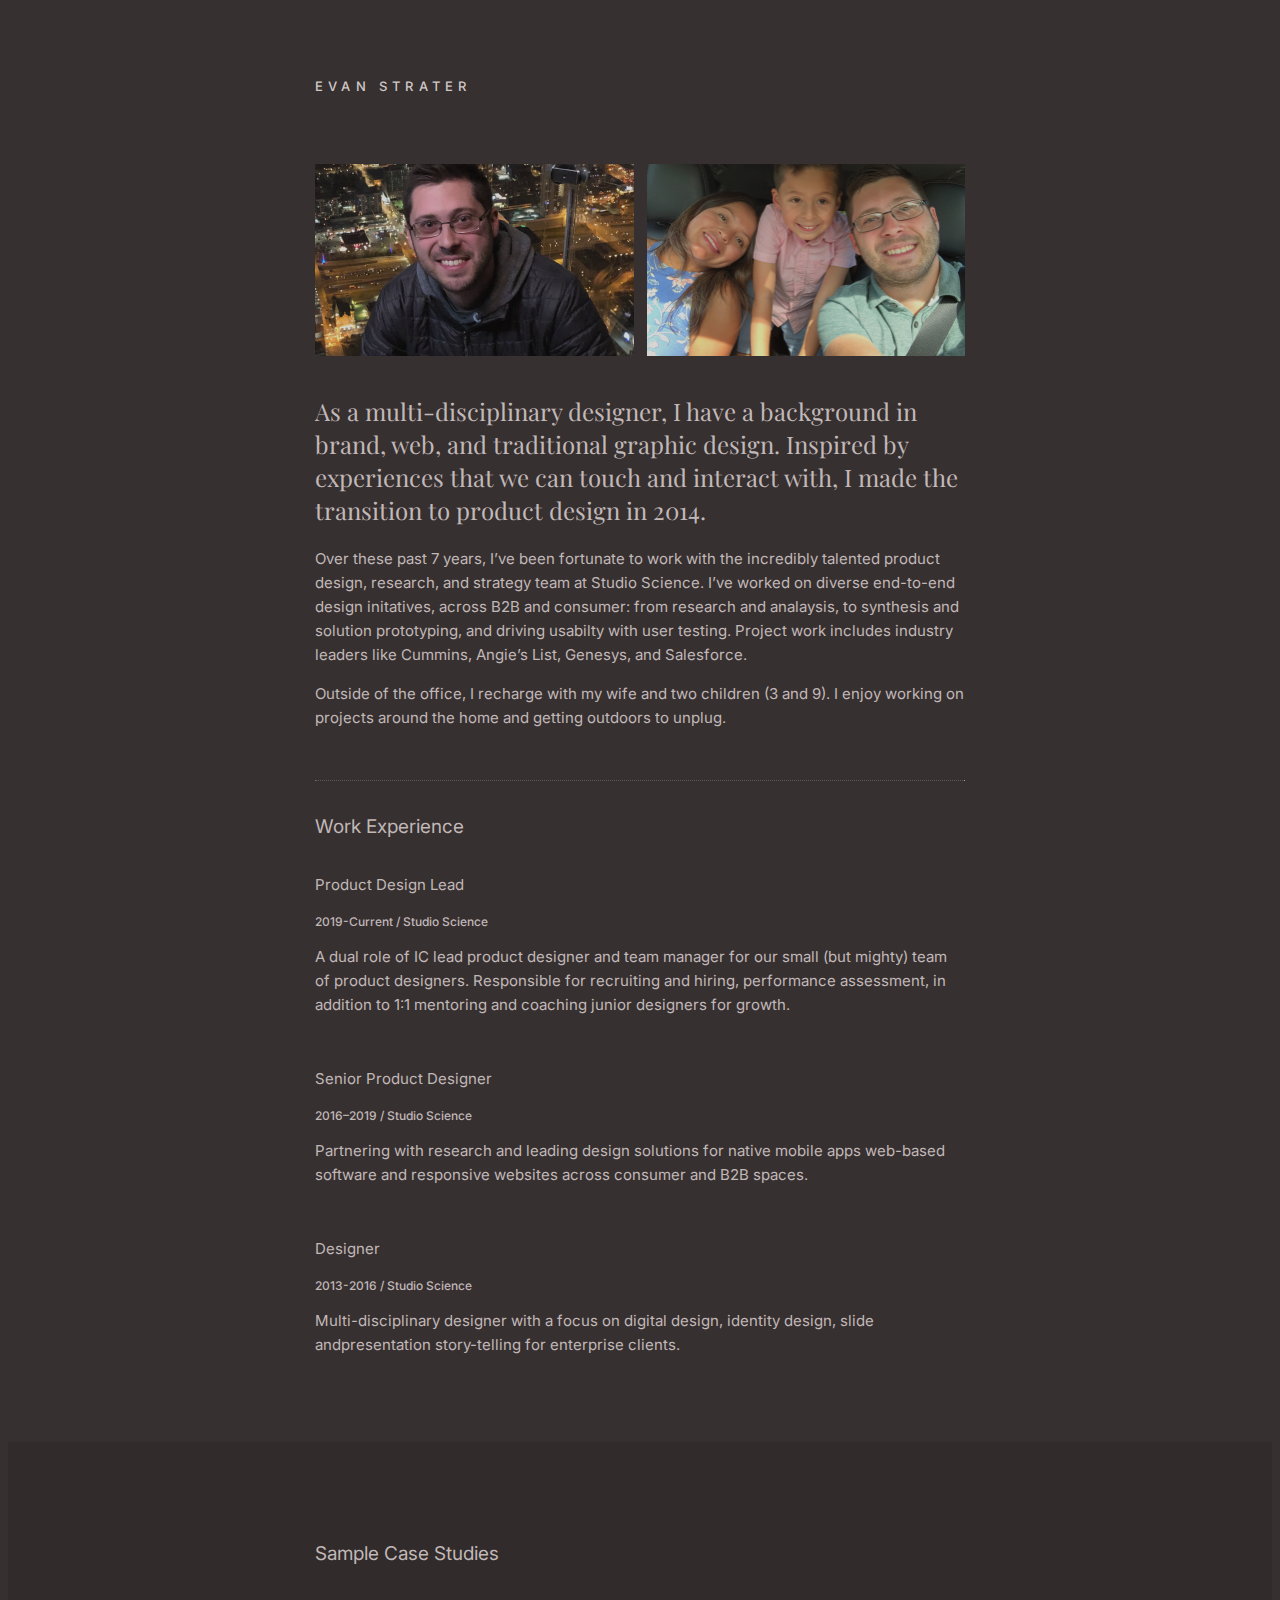
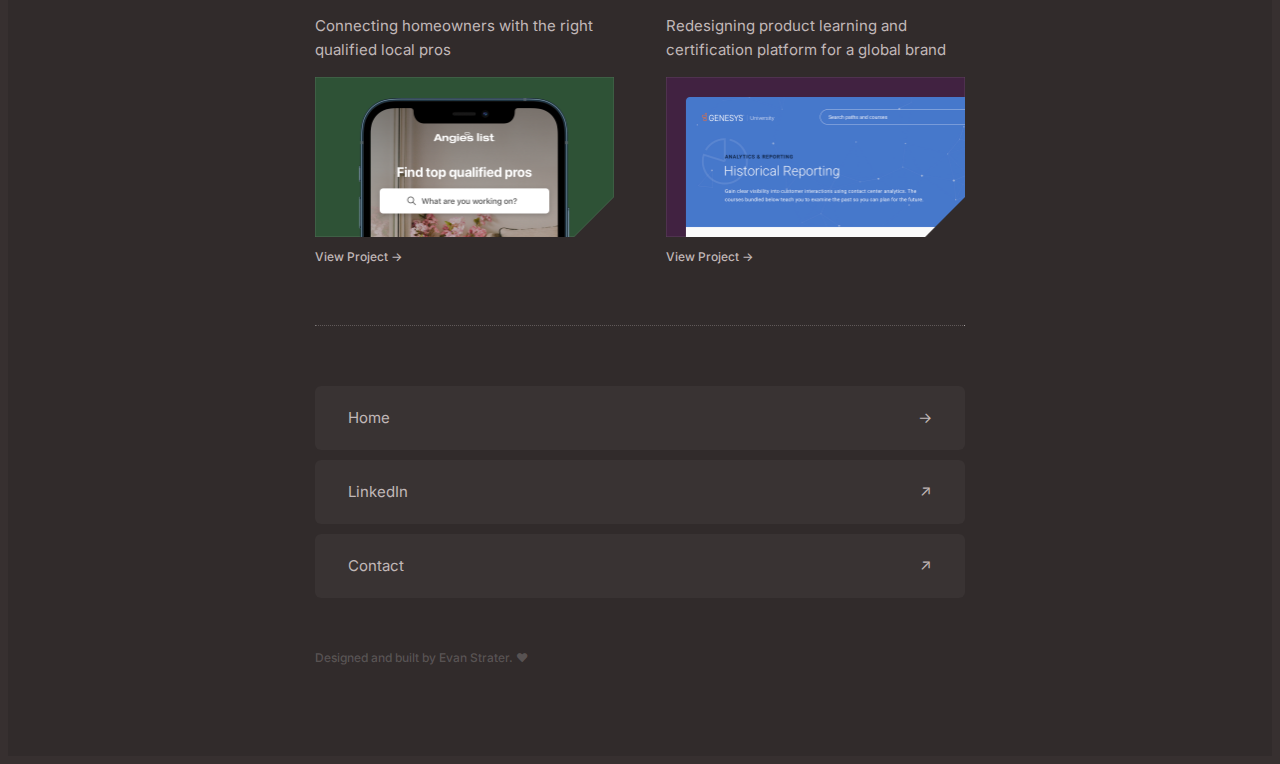
==== about.html @ 8e2afa47 "initial upload" ====
<!doctype html>

<html lang="en">
<head>

  <meta name="viewport" content="width=device-width, initial-scale=1.0, user-scalable=no">

  <meta charset="utf-8">

  <title>Evan Strater | Product Designer</title>
  <meta name="description" content="The HTML5 Herald">
  <meta name="author" content>

  <link rel="stylesheet" href="css/style.css">
  <link rel="shortcut icon" href="assets/img/favicon.ico" type="image/x-icon">
  <link rel="preconnect" href="https://fonts.gstatic.com">
  <link href="https://fonts.googleapis.com/css2?family=Inter:wght@400;500&family=Playfair+Display:ital@0;1&display=swap" rel="stylesheet">

</head>

<body>

  <div class="wrapper">

    <div class="brand"><a class="logoLink" href="index.html"><logo>EVAN STRATER</logo></a></div>


  <div class="projectRow">
    <img class="imgTile" src="assets/about-1@2x.png">
    <img class="imgTile" src="assets/about-2@2x.png">
  </div>

    <h2 style="color:#C1B8B8">As a multi-disciplinary designer, I have a background in brand, web, and traditional graphic design. Inspired by experiences that we can touch and interact with, I made the transition to product design in 2014.</h2>
    <p style="color:#C1B8B8">Over these past 7 years, I’ve been fortunate to work with the incredibly talented product design, research, and strategy team at Studio Science. I’ve worked on diverse end-to-end design initatives, across B2B and consumer: from research and analaysis, to synthesis and solution prototyping, and driving usabilty with user testing. Project work includes industry leaders like Cummins, Angie’s List, Genesys, and Salesforce.</h5>
    <p style="color:#C1B8B8">Outside of the office, I recharge with my wife and two children (3 and 9). I enjoy working on projects around the home and getting outdoors to unplug.</h5>

    <div class="spacer"></div>

    <hr class="dotted"></hr>

      <h5 style="color:#C1B8B8">Work Experience</h5>

    <div class="resumeSection">
      <!--Experience #1-->
    <div class="resumeBlock">
      <p style="color:#C1B8B8">Product Design Lead</p>
      <subtext style="color:#C1B8B8">2019-Current / Studio Science</subtext>
      <p style="color:#C1B8B8">A dual role of IC lead product designer and team manager for our small (but mighty) team of product designers. Responsible for recruiting and hiring, performance assessment, in addition to 1:1 mentoring and coaching junior designers for growth.</p>
    </div>


      <!--Experience #2-->
    <div class="resumeBlock">
      <p style="color:#C1B8B8">Senior Product Designer</p>
      <subtext style="color:#C1B8B8">2016–2019 / Studio Science</subtext>
      <p style="color:#C1B8B8">Partnering with research and leading design solutions for native mobile apps web-based software and responsive websites across consumer and B2B spaces.</p>
    </div>

      <!--Experience #3-->
    <div class="resumeBlock">
      <p style="color:#C1B8B8">Designer</p>
      <subtext style="color:#C1B8B8">2013-2016 / Studio Science</subtext>
      <p style="color:#C1B8B8">Multi-disciplinary designer with a focus on digital design, identity design, slide andpresentation story-telling for enterprise clients.</p>
    </div>
  </div>

  <div class="spacer"></div>

</div>


<!---Footer Starts Here--->

<div class="footerWrapper">

  <div class="wrapper">

  <h5 style="color:#C1B8B8">Sample Case Studies</h5>
  <div class="projectRow">

  <div class="projectCard">
    <a class="subtextLink "href="angieslist.html"><p>Connecting homeowners with the right qualified local pros</p>
      <img src="assets/angieslist-cover-sml@2x.png" style="padding-top:0px"></a>
    <subtext style="color:#C1B8B8"><a class="subtextLink" href="angieslist.html" class="subtextLink">View Project →</a></subtext>
  </div>

  <div class="projectCard">
      <a class="subtextLink "href="genesys.html"><p>Redesigning product learning and certification platform for a global brand</p>
        <img src="assets/genesys-cover-sml@2x.png" style="padding-top:0px"></a>
    <subtext style="color:#C1B8B8"><a class="subtextLink" href="genesys.html" class="subtextLink">View Project →</a></subtext>
  </div>
</div>

  <hr class="dottedSpacer"></hr>

  <div class="menuPanel">
      <a class="menuLink" href="index.html">
        <div class="linkBlock">
          <p>Home</p>
          <p>-></p>
        </div>
      </a>

      <a class="menuLink" href="https://www.linkedin.com/in/evanstrater/" target="_blank">
        <div class="linkBlock">
          <p>LinkedIn</p>
          <p style="transform: rotate(-45deg)">-></p>
        </div>
      </a>

      <a class="menuLink" href="mailto:evanstrater@gmail.com">
        <div class="linkBlock">
          <p>Contact</p>
          <p style="transform: rotate(-45deg)">-></p>
        </div>
      </a>
    </div>

  </div>

  <div class="spacer"></div>

<div class="wrapper">
    <subtext style="color:rgba(255, 255, 255, 0.2);">Designed and built by Evan Strater. ♥</subtext>
</div>

</div>

</body>
</html>
---- css/style.css ----
body {
  background-color: #373030;
  -moz-osx-font-smoothing: grayscale;
  -webkit-font-smoothing: antialiased;
}

ul {
  list-style: none;
}

.linkBlock {
  display: flex;
  flex-direction: row;
  justify-content: space-between;
  padding: 5px 33px;
  background-color: rgba(255, 255, 255, 0.04);
  border-radius: 6px;
  margin-bottom: 10px;
}

.linkBlock:hover {
  background-color: rgba(255, 255, 255, 0.07);
}

.wrapper {
    max-width: 650px;
    margin: 0 auto;
    padding:0 5%
}

.wrapper-img {
    max-width: 750px;
    margin: 0 auto;
    padding:0 5%
}

.footerWrapper {
  background-color: rgba(0, 0, 0, 0.1);
  margin-top: 33px;
  padding: 65px 0 90px 0;
  width: 100%;
}

.brand {
    padding:69px 0
}

.featuredBlock {
  padding: 33px 0 45px 0;
}

.introBlock {
  padding: 8px 0 33px 0;
}

.workIntro {
  margin: 33px 0;
}

logo {
  font-family: 'Inter', sans-serif;
  font-weight: 500;
  font-size: 13px;
  letter-spacing: .4em;
  color: #D0C8C8;
}

h1 {
  font-family: 'Playfair Display', serif;
  font-weight: 1;
  font-style: normal;
  font-size: 38px;
  letter-spacing: -0.03em;
  line-height: 48px;
}

h2 {
  font-family: 'Playfair Display', serif;
  font-weight: 1;
  font-style: normal;
  font-size: 24px
  letter-spacing: -0.03em;
  line-height: 33px;
}

h4 {
  font-family: 'Inter', sans-serif;
  font-size: 19px;
  font-style: normal;
  font-weight: 400;
}

h5 {
  font-family: 'Inter', sans-serif;
  font-size: 19px;
  font-style: normal;
  font-weight: 400;
  line-height: 29px;
}

p {
  font-family: 'Inter', sans-serif;
  font-weight: 400;
  font-size: 15px;
  line-height: 24px;
  color: #C1B8B8;
}

p.resume {
  line-height: 0px;
}

subtext {
  font-family: 'Inter', sans-serif;
  font-weight: 500;
  font-size: 12px;
  line-height: 14px;
}

a {
  text-decoration: underline;
  color: #C1B8B8;
}

a.subtextLink, .logoLink, .menuLink{
  text-decoration: none;
}

a:hover {
  color: #C2F106;
}

a.menuLink :hover {
  color: #C2F106;
}

hr.dotted {
  border-top: 1px dotted #605959;
  border-bottom: 0;
}

hr.dottedSpacer {
  border-top: 1px dotted #605959;
  border-bottom: 0;
  margin: 60px 0 60px 0;
}

.projectMetadata {
  display: flex;
  margin: 60px 0 33px 0;
}

.labelBlock {
  margin-right: 10%;
  display: grid;
}

.workImages {
  display: flex;
  flex-direction: row;
  justify-content: space-between;
  align-items: center;
  padding: 0px;
}

img {
  max-width:100%;
  max-height:100%;
  margin-bottom: 6px;
}

img.mobileImage {
  max-width: 195px;
}

img.twoColImage {
  max-width:300px;
  padding: 30px 0 10px 0;
}

.label {
  color: #C1B8B8;
}

.value {
  color: #fff;
  margin-top: 5px;
}

.footerSpacer {
  margin-bottom: 100px;
}

.spacer {
  margin-bottom: 50px;
}

.menuPanel {
  margin: 33px 0 0;
}

.projectRow {
  display: flex;
  flex-direction: row;
  align-items: flex-start;
  justify-content: space-between;
  margin-bottom:33px;
}

.projectCard {
  width: 46%;
}

.imgTile {
  width: 49%;
}

.resumeBlock {
  padding-bottom: 20px;
}

@media only screen and (max-width: 700px) {

  .workImages {
    display: flex;
    flex-direction: column;
    padding-bottom: 20px;
  }

  .footerWrapper {
    margin-top: 20px;
    padding: 40px 0 60px 0;
  }

}

@media only screen and (max-width: 600px) {
  .projectRow {
    flex-direction: column;
  }

  .projectCard {
    width: 100%;
  }
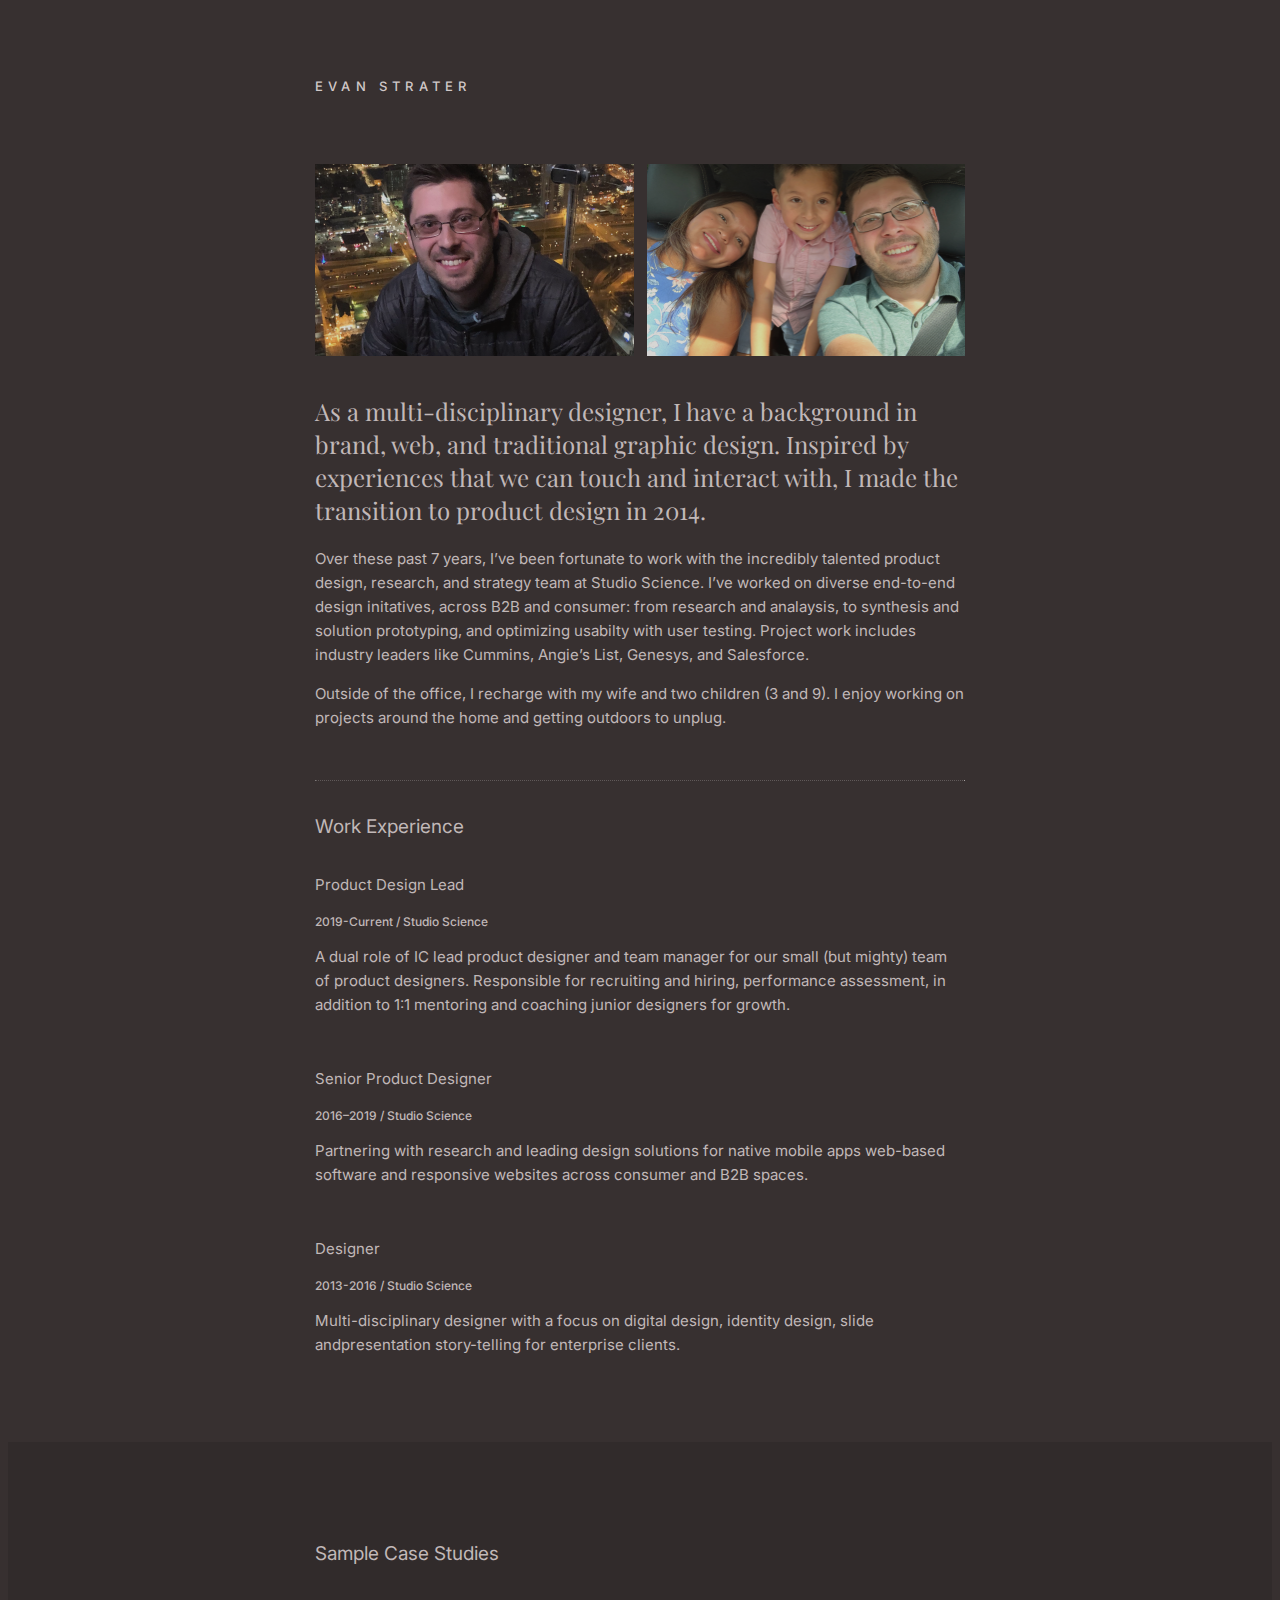
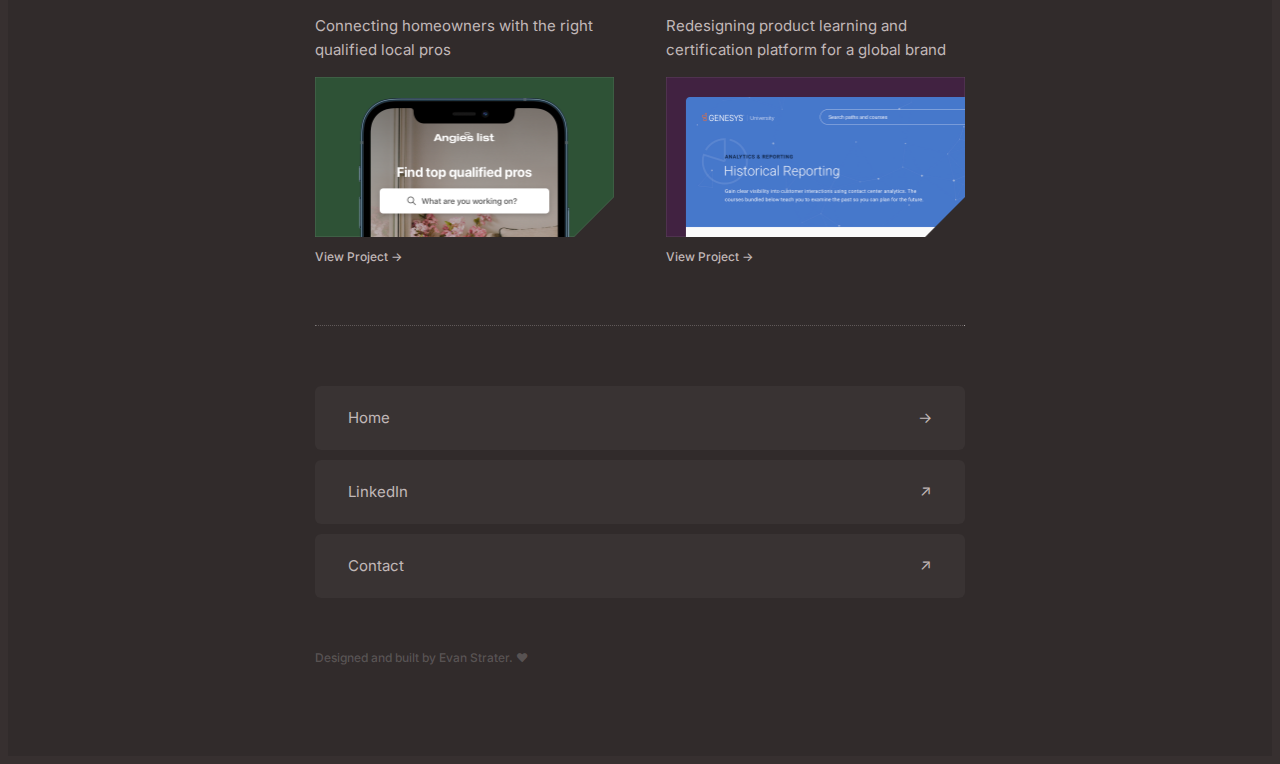
==== commit 790207b0: "Copy edit 'About'" ====
--- a/about.html
+++ b/about.html
@@ -10,11 +10,22 @@
   <title>Evan Strater | Product Designer</title>
   <meta name="description" content="The HTML5 Herald">
   <meta name="author" content>
+  <meta name="robots" content="noindex">
 
   <link rel="stylesheet" href="css/style.css">
-  <link rel="shortcut icon" href="assets/img/favicon.ico" type="image/x-icon">
+  <link rel="shortcut icon" href="assets/favicon.png" type="image/x-icon">
   <link rel="preconnect" href="https://fonts.gstatic.com">
   <link href="https://fonts.googleapis.com/css2?family=Inter:wght@400;500&family=Playfair+Display:ital@0;1&display=swap" rel="stylesheet">
+
+  <!-- Global site tag (gtag.js) - Google Analytics -->
+  <script async src="https://www.googletagmanager.com/gtag/js?id=UA-118356100-1"></script>
+  <script>
+    window.dataLayer = window.dataLayer || [];
+    function gtag(){dataLayer.push(arguments);}
+    gtag('js', new Date());
+
+    gtag('config', 'UA-118356100-1');
+  </script>
 
 </head>
 
@@ -25,13 +36,13 @@
     <div class="brand"><a class="logoLink" href="index.html"><logo>EVAN STRATER</logo></a></div>
 
 
-  <div class="projectRow">
+  <div class="imgTileRow">
     <img class="imgTile" src="assets/about-1@2x.png">
     <img class="imgTile" src="assets/about-2@2x.png">
   </div>
 
     <h2 style="color:#C1B8B8">As a multi-disciplinary designer, I have a background in brand, web, and traditional graphic design. Inspired by experiences that we can touch and interact with, I made the transition to product design in 2014.</h2>
-    <p style="color:#C1B8B8">Over these past 7 years, I’ve been fortunate to work with the incredibly talented product design, research, and strategy team at Studio Science. I’ve worked on diverse end-to-end design initatives, across B2B and consumer: from research and analaysis, to synthesis and solution prototyping, and driving usabilty with user testing. Project work includes industry leaders like Cummins, Angie’s List, Genesys, and Salesforce.</h5>
+    <p style="color:#C1B8B8">Over these past 7 years, I’ve been fortunate to work with the incredibly talented product design, research, and strategy team at Studio Science. I’ve worked on diverse end-to-end design initatives, across B2B and consumer: from research and analaysis, to synthesis and solution prototyping, and optimizing usabilty with user testing. Project work includes industry leaders like Cummins, Angie’s List, Genesys, and Salesforce.</h5>
     <p style="color:#C1B8B8">Outside of the office, I recharge with my wife and two children (3 and 9). I enjoy working on projects around the home and getting outdoors to unplug.</h5>
 
     <div class="spacer"></div>
--- a/css/style.css
+++ b/css/style.css
@@ -207,6 +207,14 @@
   margin-bottom:33px;
 }
 
+.imgTileRow {
+  display: flex;
+  flex-direction: row;
+  align-items: flex-start;
+  justify-content: space-between;
+  margin-bottom:33px;
+}
+
 .projectCard {
   width: 46%;
 }
@@ -241,4 +249,21 @@
 
   .projectCard {
     width: 100%;
-  }
+    margin-bottom: 15px;
+  }
+
+
+
+  @media only screen and (max-width: 500px) {
+    h1 {
+      font-size: 34px;
+    }
+
+    .brand {
+        padding: 40px 0;
+    }
+
+    .footerWrapper {
+      margin-top: 20px;
+      padding: 20px 0 40px 0;
+  }
